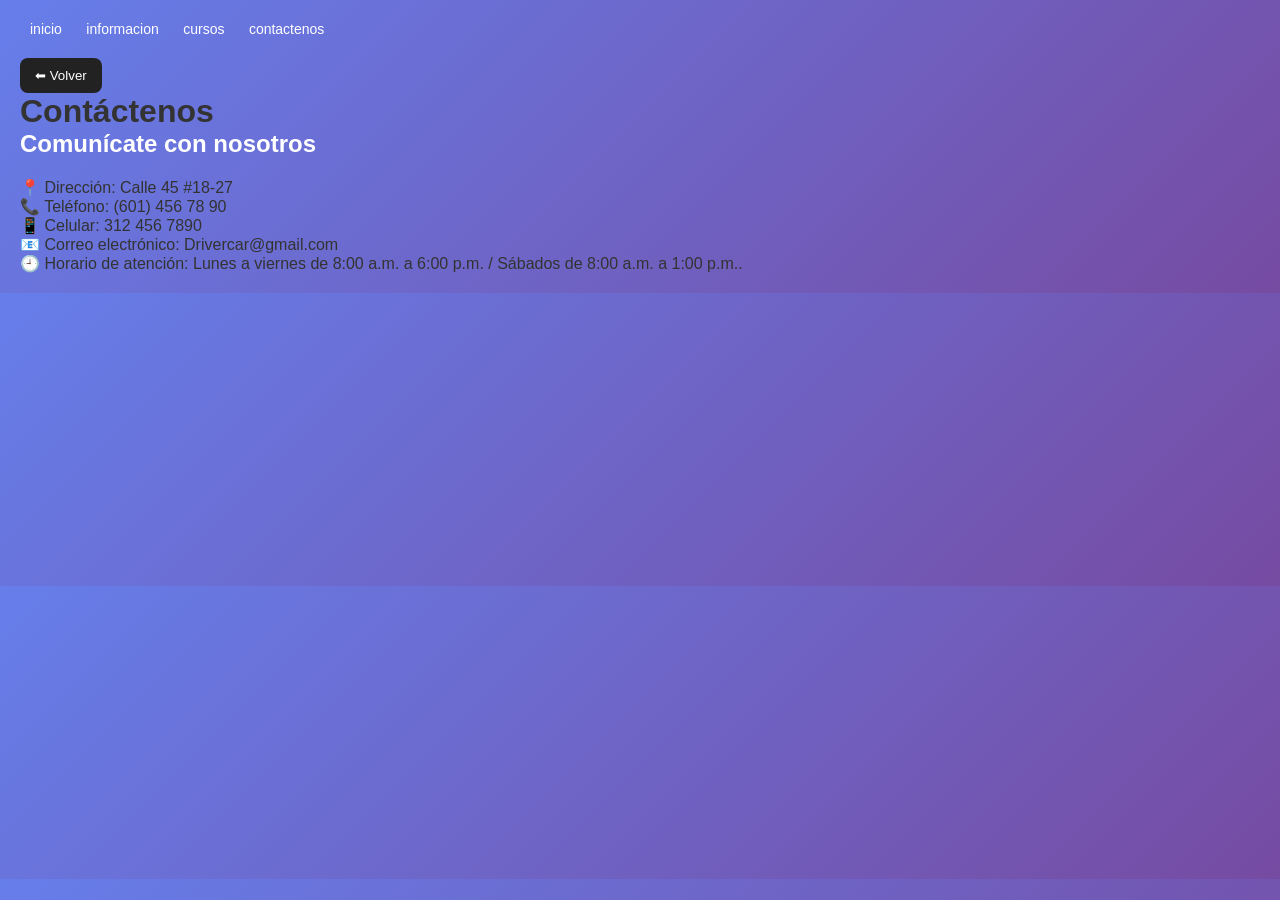
==== html/contactenos.html @ ceb5225a "Todo son los archivos originales del proyecto usamos php, html, css, autores Sofia Porras, Juan Fiqu" ====
<!DOCTYPE html>
<html lang="es">
<head>
    <meta charset="UTF-8">
    <meta name="viewport" content="width=device-width, initial-scale=1.0">
    <title>Drivercar - Contáctenos</title>
    <link rel="stylesheet" href="../css/contacto.css">
</head>
<body>

    <div class="sidebar">
        <a href="../index.html" class="menu-item">inicio</a>
        <a href="info.html" class="menu-item">informacion</a>
        <a href="cursos.html" class="menu-item">cursos</a>
        <a href="contactenos.html" class="menu-item active">contactenos</a>
    </div>

    <header>
        <button class="btn-volver"
            onclick="if(history.length>1){history.back();} else {window.location.href='inicio.html';}">
            ⬅ Volver
        </button>
        <h1>Contáctenos</h1>
    </header>

    <main>
        <h2>Comunícate con nosotros</h2>
        <p>📍 Dirección: Calle 45 #18-27 <br>
📞 Teléfono: (601) 456 78 90<br>
📱 Celular: 312 456 7890<br>
📧 Correo electrónico: Drivercar@gmail.com<br>

🕘 Horario de atención: Lunes a viernes de 8:00 a.m. a 6:00 p.m. / Sábados de 8:00 a.m. a 1:00 p.m..</p>
    </main>

</body>
</html>
---- css/contacto.css ----
/* Reset básico */
* {
    margin: 0;
    padding: 0;
    box-sizing: border-box;
    font-family: 'Segoe UI', sans-serif;
}

/* Fondo general */
body {
    background: linear-gradient(135deg, #667eea, #764ba2);
    color: #333;
    padding: 20px;
}

/* Título */
h2 {
    color: white;
    margin-bottom: 20px;
}

/* Contenedor del formulario */
form {
    background: white;
    padding: 20px;
    border-radius: 12px;
    max-width: 500px;
    box-shadow: 0 8px 20px rgba(0,0,0,0.2);
    margin-bottom: 20px;
}

/* Inputs */
form input,
form select {
    width: 100%;
    padding: 10px;
    margin: 8px 0;
    border-radius: 8px;
    border: 1px solid #ccc;
    transition: 0.3s;
}

/* Focus */
form input:focus,
form select:focus {
    border-color: #667eea;
    outline: none;
}

/* Botón crear */
form button {
    width: 100%;
    padding: 10px;
    background: #667eea;
    border: none;
    color: white;
    border-radius: 8px;
    cursor: pointer;
    transition: 0.3s;
}

form button:hover {
    background: #5a67d8;
}

/* Mensajes */
#mensaje {
    margin-top: 10px;
    font-weight: bold;
}

/* Tabla */
table {
    width: 100%;
    border-collapse: collapse;
    background: white;
    border-radius: 12px;
    overflow: hidden;
    box-shadow: 0 8px 20px rgba(0,0,0,0.2);
}

/* Encabezado */
table th {
    background: #667eea;
    color: white;
    padding: 12px;
    text-align: center;
}

/* Filas */
table td {
    padding: 10px;
    text-align: center;
    border-bottom: 1px solid #eee;
}

/* Hover filas */
table tr:hover {
    background: #f5f7ff;
}

/* Botones de acción */
a {
    text-decoration: none;
    padding: 6px 10px;
    border-radius: 6px;
    color: white;
    font-size: 14px;
}

/* Activar */
a[href*="activo"] {
    background: #28a745;
}

/* Desactivar */
a[href*="inactivo"] {
    background: #dc3545;
}

/* Botón cerrar sesión */
button {
    margin-top: 20px;
    padding: 10px 15px;
    border: none;
    background: #222;
    color: white;
    border-radius: 8px;
    cursor: pointer;
    transition: 0.3s;
}

button:hover {
    background: #000;
}

/* Responsive */
@media (max-width: 768px) {
    table, thead, tbody, th, td, tr {
        display: block;
    }

    table tr {
        margin-bottom: 15px;
        border-bottom: 2px solid #ddd;
    }

    table td {
        text-align: right;
        padding-left: 50%;
        position: relative;
    }

    table td::before {
        position: absolute;
        left: 10px;
        top: 10px;
        font-weight: bold;
        text-align: left;
    }

    table td:nth-of-type(1)::before { content: "ID"; }
    table td:nth-of-type(2)::before { content: "Nombre"; }
    table td:nth-of-type(3)::before { content: "Correo"; }
    table td:nth-of-type(4)::before { content: "Rol"; }
    table td:nth-of-type(5)::before { content: "Estado"; }
    table td:nth-of-type(6)::before { content: "Acción"; }
}
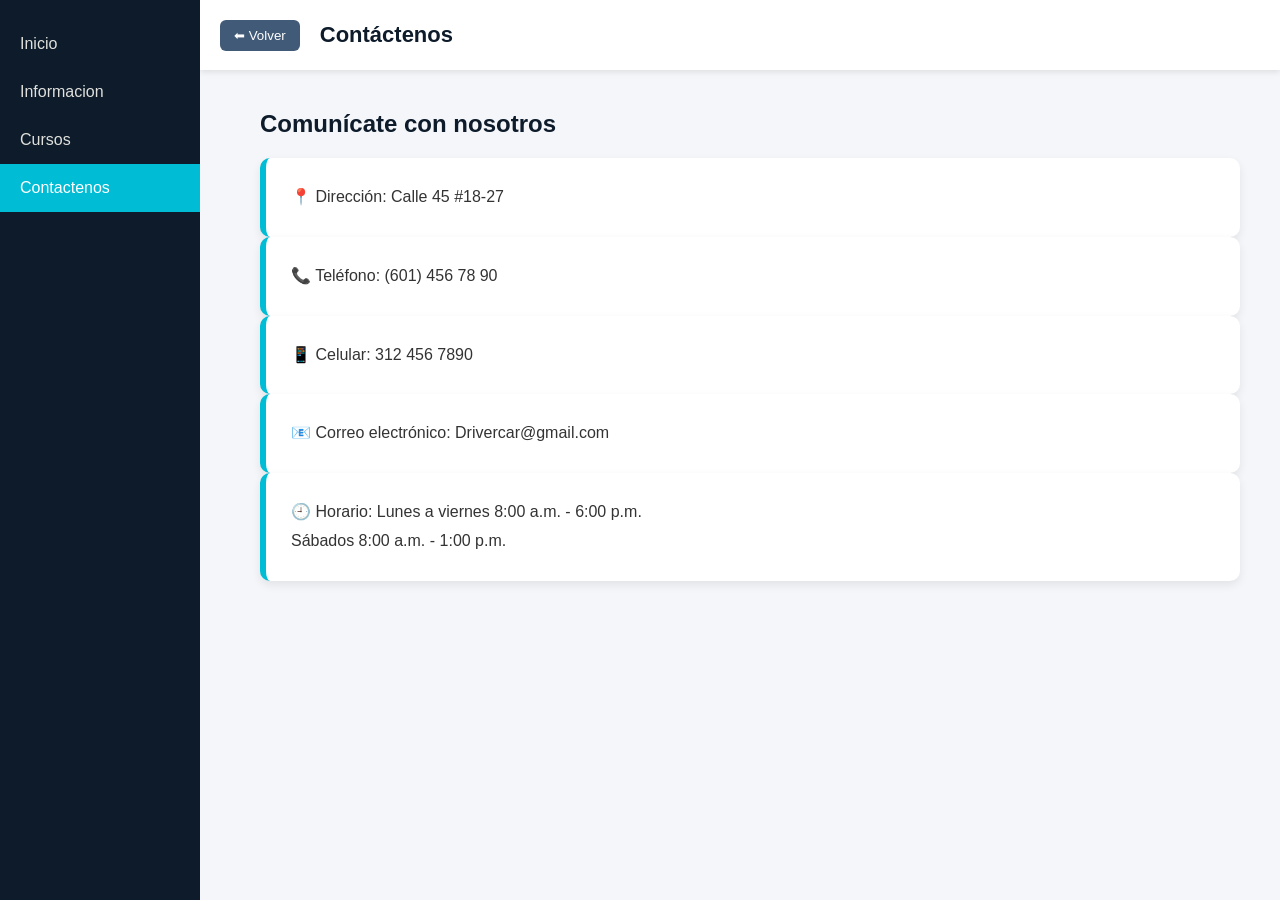
==== commit 7d3abafa: "primer commit" ====
--- a/html/contactenos.html
+++ b/html/contactenos.html
@@ -1,38 +1,40 @@
-<!DOCTYPE html>
-<html lang="es">
-<head>
-    <meta charset="UTF-8">
-    <meta name="viewport" content="width=device-width, initial-scale=1.0">
-    <title>Drivercar - Contáctenos</title>
-    <link rel="stylesheet" href="../css/contacto.css">
-</head>
-<body>
-
-    <div class="sidebar">
-        <a href="../index.html" class="menu-item">inicio</a>
-        <a href="info.html" class="menu-item">informacion</a>
-        <a href="cursos.html" class="menu-item">cursos</a>
-        <a href="contactenos.html" class="menu-item active">contactenos</a>
-    </div>
-
-    <header>
-        <button class="btn-volver"
-            onclick="if(history.length>1){history.back();} else {window.location.href='inicio.html';}">
-            ⬅ Volver
-        </button>
-        <h1>Contáctenos</h1>
-    </header>
-
-    <main>
-        <h2>Comunícate con nosotros</h2>
-        <p>📍 Dirección: Calle 45 #18-27 <br>
-📞 Teléfono: (601) 456 78 90<br>
-📱 Celular: 312 456 7890<br>
-📧 Correo electrónico: Drivercar@gmail.com<br>
-
-🕘 Horario de atención: Lunes a viernes de 8:00 a.m. a 6:00 p.m. / Sábados de 8:00 a.m. a 1:00 p.m..</p>
-    </main>
-
-</body>
-</html>
-
+<!DOCTYPE html>
+<html lang="es">
+<head>
+    <meta charset="UTF-8">
+    <meta name="viewport" content="width=device-width, initial-scale=1.0">
+    <title>Drivercar - Contáctenos</title>
+    <link rel="stylesheet" href="../css/contacto.css">
+</head>
+<body>
+
+    <div class="sidebar">
+        <a href="../index.html" class="menu-item">inicio</a>
+        <a href="info.html" class="menu-item">informacion</a>
+        <a href="cursos.html" class="menu-item">cursos</a>
+        <a href="contactenos.html" class="menu-item active">contactenos</a>
+    </div>
+
+    <header>
+        <button class="btn-volver"
+            onclick="if(history.length>1){history.back();} else {window.location.href='inicio.html';}">
+            ⬅ Volver
+        </button>
+        <h1>Contáctenos</h1>
+    </header>
+
+    <main>
+        <div class="contenedor-contacto">
+        <h2>Comunícate con nosotros</h2>
+        <p>📍 Dirección: Calle 45 #18-27</p>
+<p>📞 Teléfono: (601) 456 78 90</p>
+<p>📱 Celular: 312 456 7890</p>
+<p>📧 Correo electrónico: Drivercar@gmail.com</p>
+<p>🕘 Horario: Lunes a viernes 8:00 a.m. - 6:00 p.m.<br>
+Sábados 8:00 a.m. - 1:00 p.m.</p>
+</div>
+    </main>
+
+</body>
+</html>
+
--- a/css/contacto.css
+++ b/css/contacto.css
@@ -1,168 +1,124 @@
-/* Reset básico */
-* {
-    margin: 0;
-    padding: 0;
-    box-sizing: border-box;
-    font-family: 'Segoe UI', sans-serif;
-}
-
-/* Fondo general */
-body {
-    background: linear-gradient(135deg, #667eea, #764ba2);
-    color: #333;
-    padding: 20px;
-}
-
-/* Título */
-h2 {
-    color: white;
-    margin-bottom: 20px;
-}
-
-/* Contenedor del formulario */
-form {
-    background: white;
-    padding: 20px;
-    border-radius: 12px;
-    max-width: 500px;
-    box-shadow: 0 8px 20px rgba(0,0,0,0.2);
-    margin-bottom: 20px;
-}
-
-/* Inputs */
-form input,
-form select {
-    width: 100%;
-    padding: 10px;
-    margin: 8px 0;
-    border-radius: 8px;
-    border: 1px solid #ccc;
-    transition: 0.3s;
-}
-
-/* Focus */
-form input:focus,
-form select:focus {
-    border-color: #667eea;
-    outline: none;
-}
-
-/* Botón crear */
-form button {
-    width: 100%;
-    padding: 10px;
-    background: #667eea;
-    border: none;
-    color: white;
-    border-radius: 8px;
-    cursor: pointer;
-    transition: 0.3s;
-}
-
-form button:hover {
-    background: #5a67d8;
-}
-
-/* Mensajes */
-#mensaje {
-    margin-top: 10px;
-    font-weight: bold;
-}
-
-/* Tabla */
-table {
-    width: 100%;
-    border-collapse: collapse;
-    background: white;
-    border-radius: 12px;
-    overflow: hidden;
-    box-shadow: 0 8px 20px rgba(0,0,0,0.2);
-}
-
-/* Encabezado */
-table th {
-    background: #667eea;
-    color: white;
-    padding: 12px;
-    text-align: center;
-}
-
-/* Filas */
-table td {
-    padding: 10px;
-    text-align: center;
-    border-bottom: 1px solid #eee;
-}
-
-/* Hover filas */
-table tr:hover {
-    background: #f5f7ff;
-}
-
-/* Botones de acción */
-a {
-    text-decoration: none;
-    padding: 6px 10px;
-    border-radius: 6px;
-    color: white;
-    font-size: 14px;
-}
-
-/* Activar */
-a[href*="activo"] {
-    background: #28a745;
-}
-
-/* Desactivar */
-a[href*="inactivo"] {
-    background: #dc3545;
-}
-
-/* Botón cerrar sesión */
-button {
-    margin-top: 20px;
-    padding: 10px 15px;
-    border: none;
-    background: #222;
-    color: white;
-    border-radius: 8px;
-    cursor: pointer;
-    transition: 0.3s;
-}
-
-button:hover {
-    background: #000;
-}
-
-/* Responsive */
-@media (max-width: 768px) {
-    table, thead, tbody, th, td, tr {
-        display: block;
-    }
-
-    table tr {
-        margin-bottom: 15px;
-        border-bottom: 2px solid #ddd;
-    }
-
-    table td {
-        text-align: right;
-        padding-left: 50%;
-        position: relative;
-    }
-
-    table td::before {
-        position: absolute;
-        left: 10px;
-        top: 10px;
-        font-weight: bold;
-        text-align: left;
-    }
-
-    table td:nth-of-type(1)::before { content: "ID"; }
-    table td:nth-of-type(2)::before { content: "Nombre"; }
-    table td:nth-of-type(3)::before { content: "Correo"; }
-    table td:nth-of-type(4)::before { content: "Rol"; }
-    table td:nth-of-type(5)::before { content: "Estado"; }
-    table td:nth-of-type(6)::before { content: "Acción"; }
+/* RESET */
+* {
+    margin: 0;
+    padding: 0;
+    box-sizing: border-box;
+    font-family: Arial, Helvetica, sans-serif;
+}
+
+/* BODY */
+body {
+    background: #f4f6f9;
+}
+
+/* SIDEBAR */
+.sidebar {
+    position: fixed;
+    top: 0;
+    left: 0;
+    width: 200px;
+    height: 100%;
+    background: #0d1b2a;
+    padding-top: 20px;
+    display: flex;
+    flex-direction: column;
+}
+
+.menu-item {
+    color: #e0e1dd;
+    text-decoration: none;
+    padding: 15px 20px;
+    transition: 0.3s;
+    text-transform: capitalize;
+}
+
+.menu-item:hover {
+    background: #1b263b;
+}
+
+.menu-item.active {
+    background: #00bcd4;
+    color: white;
+}
+
+/* HEADER */
+header {
+    margin-left: 200px;
+    height: 70px;
+    background: white;
+    display: flex;
+    align-items: center;
+    gap: 20px;
+    padding: 0 20px;
+    box-shadow: 0 2px 6px rgba(0,0,0,0.1);
+}
+
+header h1 {
+    font-size: 22px;
+    color: #0d1b2a;
+}
+
+/* BOTÓN VOLVER */
+.btn-volver {
+    background: #415a77;
+    color: white;
+    border: none;
+    padding: 8px 14px;
+    border-radius: 6px;
+    cursor: pointer;
+    transition: 0.3s;
+}
+
+.btn-volver:hover {
+    background: #1b263b;
+}
+
+/* CONTENIDO */
+main {
+    margin-left: 220px;
+    padding: 40px;
+}
+
+/* TITULO */
+main h2 {
+    margin-bottom: 20px;
+    color: #0d1b2a;
+}
+
+/* TARJETA CONTACTO */
+main p {
+    background: white;
+    padding: 25px;
+    border-radius: 10px;
+    line-height: 1.8;
+    color: #333;
+    box-shadow: 0 4px 10px rgba(0,0,0,0.08);
+    border-left: 6px solid #00bcd4;
+    font-size: 16px;
+}
+
+/* EFECTO HOVER */
+main p:hover {
+    transform: scale(1.02);
+    transition: 0.3s;
+}
+
+/* RESPONSIVE */
+@media (max-width: 768px) {
+    .sidebar {
+        width: 160px;
+    }
+
+    header {
+        margin-left: 160px;
+    }
+
+    main {
+        margin-left: 160px;
+        padding: 20px;
+    }
+
+    header h1 {
+        font-size: 18px;
+    }
 }
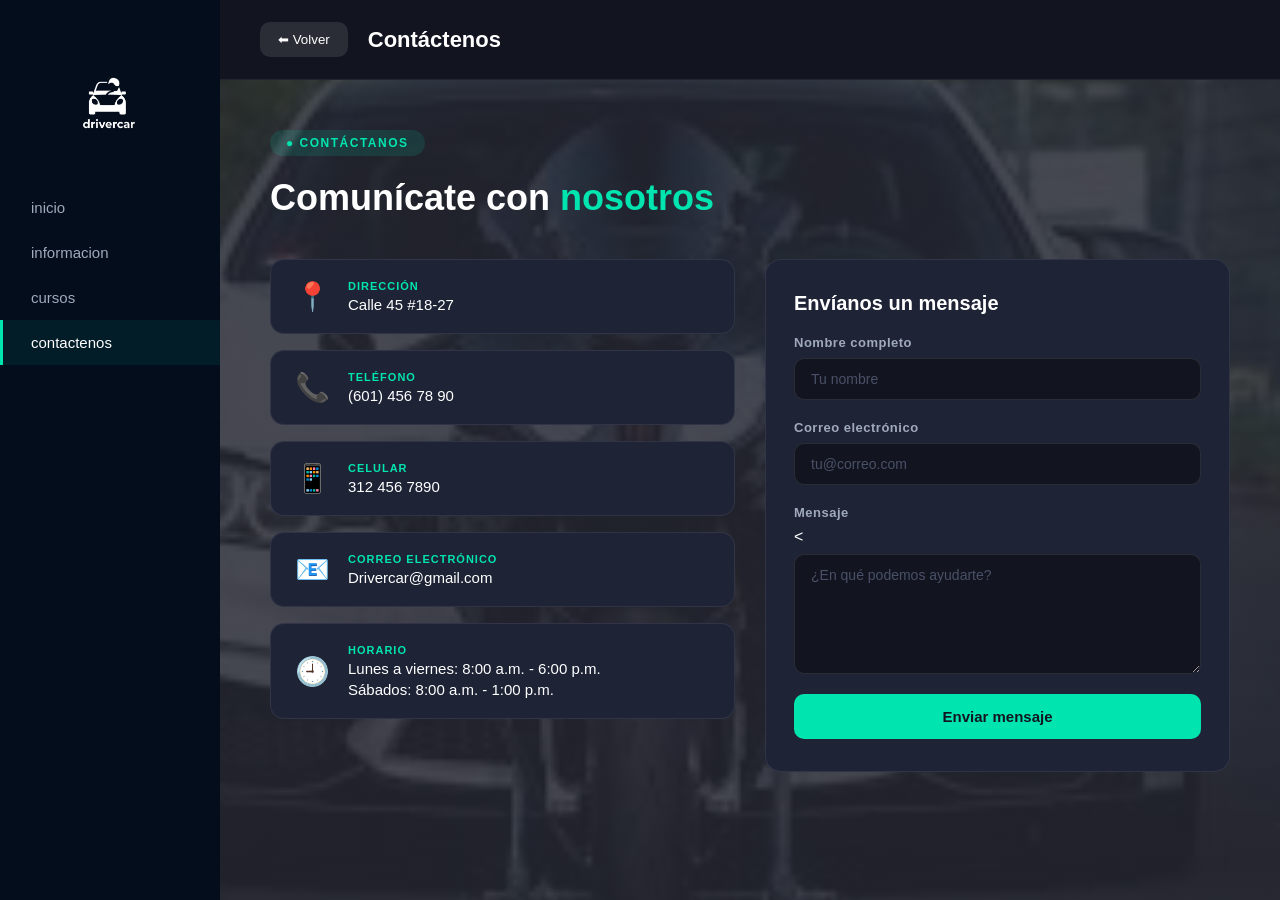
==== commit 07c54123: "agrege nuevos css, en contactenos agrege el panel mensajes conectada a la base de datos y al admin" ====
--- a/html/contactenos.html
+++ b/html/contactenos.html
@@ -9,32 +9,131 @@
 <body>
 
     <div class="sidebar">
+        <div class="sidebar-logo">
+            <img src="../imagenes/fondo.jpg" alt="Drivercar Logo">
+        </div>
         <a href="../index.html" class="menu-item">inicio</a>
         <a href="info.html" class="menu-item">informacion</a>
         <a href="cursos.html" class="menu-item">cursos</a>
         <a href="contactenos.html" class="menu-item active">contactenos</a>
     </div>
 
-    <header>
-        <button class="btn-volver"
-            onclick="if(history.length>1){history.back();} else {window.location.href='inicio.html';}">
-            ⬅ Volver
-        </button>
-        <h1>Contáctenos</h1>
-    </header>
+    <div class="main-wrapper">
 
-    <main>
-        <div class="contenedor-contacto">
-        <h2>Comunícate con nosotros</h2>
-        <p>📍 Dirección: Calle 45 #18-27</p>
-<p>📞 Teléfono: (601) 456 78 90</p>
-<p>📱 Celular: 312 456 7890</p>
-<p>📧 Correo electrónico: Drivercar@gmail.com</p>
-<p>🕘 Horario: Lunes a viernes 8:00 a.m. - 6:00 p.m.<br>
-Sábados 8:00 a.m. - 1:00 p.m.</p>
-</div>
-    </main>
+        <header>
+            <button class="btn-volver"
+                onclick="if(history.length>1){history.back();} else {window.location.href='../index.html';}">
+                ⬅ Volver
+            </button>
+            <h1>Contáctenos</h1>
+        </header>
 
+        <main>
+            <div class="section-tag">● CONTÁCTANOS</div>
+            <h2 class="section-title">Comunícate con <span class="highlight">nosotros</span></h2>
+
+            <div class="contacto-grid">
+
+                <div class="info-cards">
+
+                    <div class="info-card">
+                        <div class="info-icon">📍</div>
+                        <div class="info-content">
+                            <span class="info-label">Dirección</span>
+                            <span class="info-value">Calle 45 #18-27</span>
+                        </div>
+                    </div>
+
+                    <div class="info-card">
+                        <div class="info-icon">📞</div>
+                        <div class="info-content">
+                            <span class="info-label">Teléfono</span>
+                            <span class="info-value">(601) 456 78 90</span>
+                        </div>
+                    </div>
+
+                    <div class="info-card">
+                        <div class="info-icon">📱</div>
+                        <div class="info-content">
+                            <span class="info-label">Celular</span>
+                            <span class="info-value">312 456 7890</span>
+                        </div>
+                    </div>
+
+                    <div class="info-card">
+                        <div class="info-icon">📧</div>
+                        <div class="info-content">
+                            <span class="info-label">Correo electrónico</span>
+                            <span class="info-value">Drivercar@gmail.com</span>
+                        </div>
+                    </div>
+
+                    <div class="info-card">
+                        <div class="info-icon">🕘</div>
+                        <div class="info-content">
+                            <span class="info-label">Horario</span>
+                            <span class="info-value">Lunes a viernes: 8:00 a.m. - 6:00 p.m.</span>
+                            <span class="info-value">Sábados: 8:00 a.m. - 1:00 p.m.</span>
+                        </div>
+                    </div>
+
+                </div>
+
+                <div class="formulario-card">
+                    <h3>Envíanos un mensaje</h3>
+                    <div class="form-group">
+                        <label>Nombre completo</label>
+                        <input type="text" id="nombre" placeholder="Tu nombre">
+                    </div>
+                    <div class="form-group">
+                        <label>Correo electrónico</label>
+                        <input type="email" id="correo" placeholder="tu@correo.com">
+                    </div>
+                    <div class="form-group">
+                        <label>Mensaje</label>
+                        <<textarea id="mensaje" placeholder="¿En qué podemos ayudarte?"></textarea>
+                    </div>
+                    <button class="btn-enviar" id="btnEnviar" >Enviar mensaje</button>
+                </div>
+
+            </div>
+        </main>
+
+    </div>
+    <script>
+    document.getElementById('btnEnviar').addEventListener('click', function() {
+        const nombre  = document.getElementById('nombre').value.trim();
+        const correo  = document.getElementById('correo').value.trim();
+        const mensaje = document.getElementById('mensaje').value.trim();
+
+        if (!nombre || !correo || !mensaje) {
+            alert('Por favor completa todos los campos.');
+            return;
+        }
+
+        const datos = new FormData();
+        datos.append('nombre', nombre);
+        datos.append('correo', correo);
+        datos.append('mensaje', mensaje);
+
+        fetch('../programas/guardar_mensaje.php', {
+            method: 'POST',
+            body: datos
+        })
+        .then(res => res.json())
+        .then(data => {
+            if (data.exito) {
+                alert('¡Mensaje enviado correctamente!');
+                document.getElementById('nombre').value = '';
+                document.getElementById('correo').value = '';
+                document.getElementById('mensaje').value = '';
+            } else {
+                alert('Error al enviar: ' + data.error);
+            }
+        })
+        .catch(() => alert('Error de conexión.'));
+    });
+</script>
 </body>
 </html>
 
--- a/css/contacto.css
+++ b/css/contacto.css
@@ -1,124 +1,259 @@
-/* RESET */
 * {
     margin: 0;
     padding: 0;
     box-sizing: border-box;
-    font-family: Arial, Helvetica, sans-serif;
-}
-
-/* BODY */
+    font-family: 'Segoe UI', Tahoma, Geneva, Verdana, sans-serif;
+}
+
 body {
-    background: #f4f6f9;
-}
-
-/* SIDEBAR */
+    display: flex;
+    min-height: 100vh;
+    color: #ffffff;
+    background-color: #1a1f2e;
+}
+
+/* ── SIDEBAR ── */
 .sidebar {
     position: fixed;
-    top: 0;
-    left: 0;
-    width: 200px;
-    height: 100%;
-    background: #0d1b2a;
-    padding-top: 20px;
-    display: flex;
-    flex-direction: column;
+    width: 220px;
+    height: 100vh;
+    background: rgba(2, 12, 27, 0.9);
+    backdrop-filter: blur(10px);
+    padding-top: 30px;
+}
+
+.sidebar-logo {
+    display: flex;
+    flex-direction: column;
+    align-items: center;
+    padding: 10px 0 5px 0;
+    margin-bottom: 10px;
+}
+
+.sidebar-logo img {
+    width: 130px;
+    height: 130px;
+    object-fit: contain;
+    filter: invert(1);
 }
 
 .menu-item {
-    color: #e0e1dd;
+    display: block;
+    padding: 14px 28px;
+    color: #a0aabb;
     text-decoration: none;
-    padding: 15px 20px;
-    transition: 0.3s;
-    text-transform: capitalize;
+    font-size: 15px;
+    transition: all 0.2s ease;
+    border-left: 3px solid transparent;
 }
 
 .menu-item:hover {
-    background: #1b263b;
+    color: #ffffff;
+    background-color: rgba(255, 255, 255, 0.05);
 }
 
 .menu-item.active {
-    background: #00bcd4;
-    color: white;
-}
-
-/* HEADER */
+    color: #ffffff;
+    border-left: 3px solid #00e5b0;
+    background-color: rgba(0, 229, 176, 0.08);
+}
+
+/* ── MAIN WRAPPER ── */
+.main-wrapper {
+    margin-left: 220px;
+    flex: 1;
+    display: flex;
+    flex-direction: column;
+    background: linear-gradient(rgba(38, 40, 51, 0.85), rgba(38, 40, 51, 0.85)),
+        url('../imagenes/moto_carro.jpg');
+    background-size: cover;
+    background-position: right center;
+    background-attachment: fixed;
+}
+
+/* ── HEADER ── */
 header {
-    margin-left: 200px;
-    height: 70px;
-    background: white;
     display: flex;
     align-items: center;
     gap: 20px;
-    padding: 0 20px;
-    box-shadow: 0 2px 6px rgba(0,0,0,0.1);
+    padding: 22px 40px;
+    background-color: #12151f;
+    border-bottom: 1px solid rgba(255, 255, 255, 0.07);
 }
 
 header h1 {
     font-size: 22px;
-    color: #0d1b2a;
-}
-
-/* BOTÓN VOLVER */
+    font-weight: 600;
+    color: #ffffff;
+}
+
 .btn-volver {
-    background: #415a77;
+    background: rgba(255, 255, 255, 0.1);
+    border: none;
     color: white;
-    border: none;
-    padding: 8px 14px;
-    border-radius: 6px;
+    padding: 10px 18px;
+    border-radius: 10px;
     cursor: pointer;
     transition: 0.3s;
 }
 
 .btn-volver:hover {
-    background: #1b263b;
-}
-
-/* CONTENIDO */
+    background-color: #3a4260;
+}
+
+/* ── MAIN ── */
 main {
-    margin-left: 220px;
-    padding: 40px;
-}
-
-/* TITULO */
-main h2 {
+    padding: 50px 50px 60px;
+}
+
+.section-tag {
+    display: inline-block;
+    background-color: rgba(0, 229, 176, 0.12);
+    color: #00e5b0;
+    font-size: 12px;
+    font-weight: 600;
+    letter-spacing: 1.5px;
+    padding: 6px 16px;
+    border-radius: 20px;
     margin-bottom: 20px;
-    color: #0d1b2a;
-}
-
-/* TARJETA CONTACTO */
-main p {
-    background: white;
-    padding: 25px;
+}
+
+.section-title {
+    font-size: 36px;
+    font-weight: 700;
+    color: #ffffff;
+    margin-bottom: 40px;
+    line-height: 1.2;
+}
+
+.highlight {
+    color: #00e5b0;
+}
+
+/* ── GRID ── */
+.contacto-grid {
+    display: grid;
+    grid-template-columns: 1fr 1fr;
+    gap: 30px;
+}
+
+/* ── INFO CARDS ── */
+.info-cards {
+    display: flex;
+    flex-direction: column;
+    gap: 16px;
+}
+
+.info-card {
+    background-color: #1e2336;
+    border: 1px solid rgba(255, 255, 255, 0.08);
+    border-radius: 14px;
+    padding: 20px 24px;
+    display: flex;
+    align-items: center;
+    gap: 18px;
+    transition: transform 0.2s ease, border-color 0.2s ease;
+}
+
+.info-card:hover {
+    transform: translateX(4px);
+    border-color: rgba(0, 229, 176, 0.3);
+}
+
+.info-icon {
+    font-size: 28px;
+    flex-shrink: 0;
+}
+
+.info-content {
+    display: flex;
+    flex-direction: column;
+    gap: 4px;
+}
+
+.info-label {
+    font-size: 11px;
+    font-weight: 600;
+    color: #00e5b0;
+    letter-spacing: 1px;
+    text-transform: uppercase;
+}
+
+.info-value {
+    font-size: 15px;
+    color: #ffffff;
+}
+
+/* ── FORMULARIO ── */
+.formulario-card {
+    background-color: #1e2336;
+    border: 1px solid rgba(255, 255, 255, 0.08);
+    border-radius: 16px;
+    padding: 32px 28px;
+    display: flex;
+    flex-direction: column;
+    gap: 20px;
+}
+
+.formulario-card h3 {
+    font-size: 20px;
+    font-weight: 600;
+    color: #ffffff;
+}
+
+.form-group {
+    display: flex;
+    flex-direction: column;
+    gap: 8px;
+}
+
+.form-group label {
+    font-size: 13px;
+    font-weight: 600;
+    color: #a0aabb;
+    letter-spacing: 0.5px;
+}
+
+.form-group input,
+.form-group textarea {
+    background-color: #12151f;
+    border: 1px solid rgba(255, 255, 255, 0.1);
     border-radius: 10px;
-    line-height: 1.8;
-    color: #333;
-    box-shadow: 0 4px 10px rgba(0,0,0,0.08);
-    border-left: 6px solid #00bcd4;
-    font-size: 16px;
-}
-
-/* EFECTO HOVER */
-main p:hover {
-    transform: scale(1.02);
-    transition: 0.3s;
-}
-
-/* RESPONSIVE */
-@media (max-width: 768px) {
-    .sidebar {
-        width: 160px;
-    }
-
-    header {
-        margin-left: 160px;
-    }
-
-    main {
-        margin-left: 160px;
-        padding: 20px;
-    }
-
-    header h1 {
-        font-size: 18px;
-    }
+    padding: 12px 16px;
+    color: #ffffff;
+    font-size: 14px;
+    transition: border-color 0.2s ease;
+    outline: none;
+}
+
+.form-group input::placeholder,
+.form-group textarea::placeholder {
+    color: #4a5068;
+}
+
+.form-group input:focus,
+.form-group textarea:focus {
+    border-color: #00e5b0;
+}
+
+.form-group textarea {
+    resize: vertical;
+    min-height: 120px;
+}
+
+.btn-enviar {
+    background-color: #00e5b0;
+    color: #12151f;
+    border: none;
+    padding: 14px;
+    border-radius: 10px;
+    font-size: 15px;
+    font-weight: 700;
+    cursor: pointer;
+    transition: background 0.2s ease, transform 0.1s ease;
+}
+
+.btn-enviar:hover {
+    background-color: #00c99a;
+    transform: translateY(-2px);
 }
